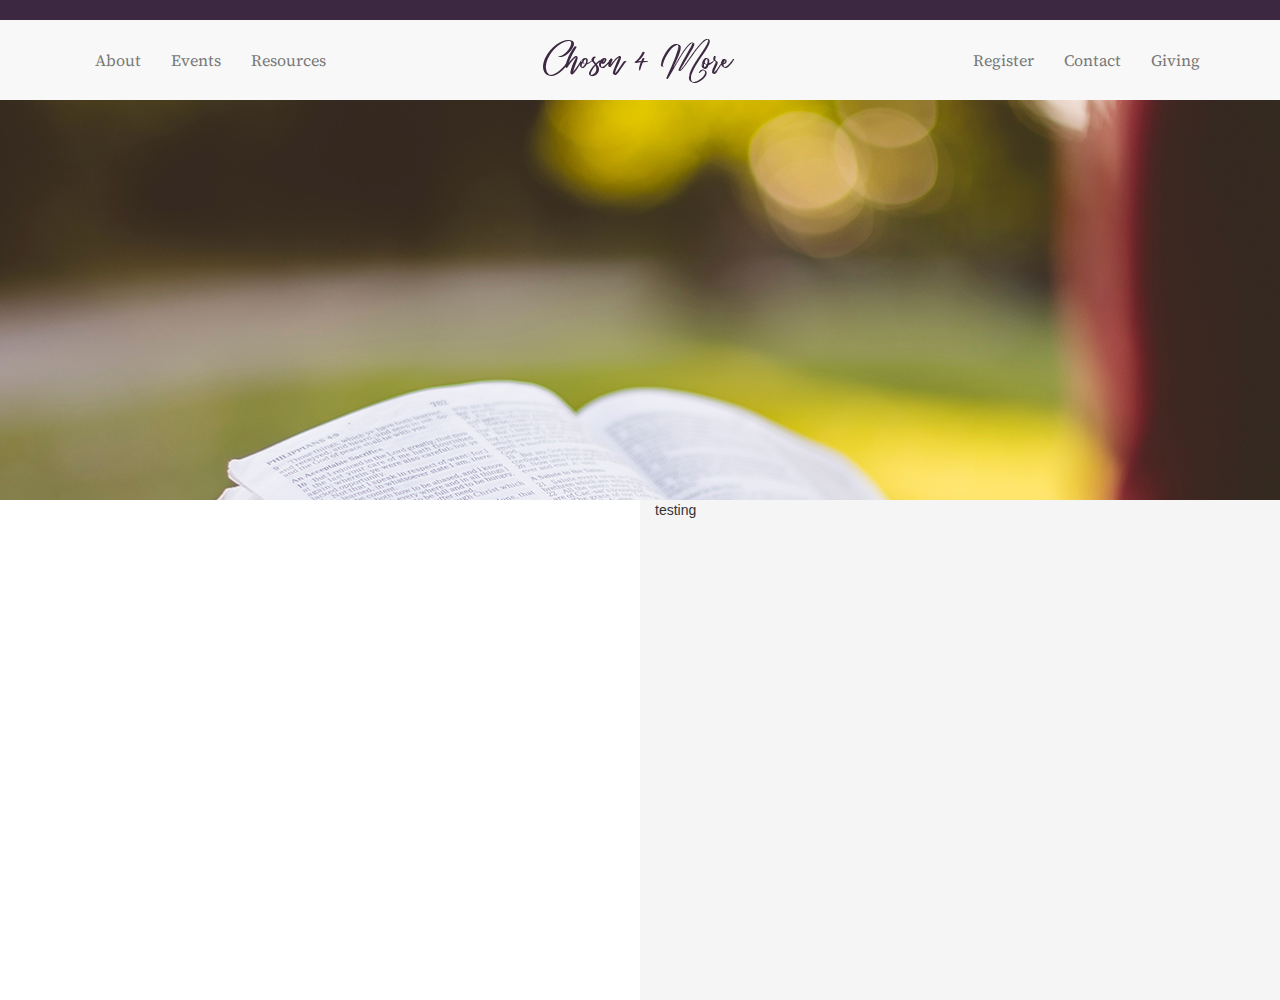
==== index.html @ 35ab48a0 "first commit" ====
<!DOCTYPE html>

<html lang="en">
  <head>
  	<meta http-equiv="Content-Type" content="text/html; charset=UTF-8">
  	<meta charset="utf-8">

  	<meta name="viewport" content="width=device-width, initial-scale=1">
  	<meta name="description" content="">
  	<meta name="author" content="">
  	<link rel="icon" href="">

  	<title>Bootstrap to WordPress</title>


  	<!-- Bootstrap core CSS -->
  	<link href="assets/css/bootstrap.min.css" rel="stylesheet">

  	<!-- Font Awesome Icons -->
  	<link href="assets/css/font-awesome/css/font-awesome.min.css" rel="stylesheet">

  	<!-- Custom CSS -->
  	<link href="assets/css/custom.css" rel="stylesheet">

  	<!-- Google Fonts -->
    <link href="https://fonts.googleapis.com/css?family=Source+Sans+Pro:400,700|Source+Serif+Pro:400,700" rel="stylesheet">

    <!-- HTML5 shiv and Respond.js IE8 support of HTML5 elements and media queries -->
  	<!--[if lt IE 9]>
  	<script src="https://oss.maxcdn.com/html5shiv/3.7.2/html5shiv.min.js"></script>
  	<script src="https://oss.maxcdn.com/respond/1.4.2/respond.min.js"></script>
  	<![endif]-->

  </head>

  <body>
    <header class="site-header" role="banner">
      <nav class="navbar navbar-default navbar-fixed-top" role="navigation">
          <!-- Brand and toggle get grouped for better mobile display -->
          <div class="navbar-header">
            <button type="button" class="navbar-toggle" data-toggle="collapse" data-target="#navbar-collapse-1">
              <span class="sr-only">Toggle navigation</span>
              <span class="icon-bar"></span>
              <span class="icon-bar"></span>
              <span class="icon-bar"></span>
            </button>

          </div>
          <a class="navbar-brand" href="#"><img src="assets/img/c4m-logo.png" /></a>
          <!-- Collect the nav links, forms, and other content for toggling -->
          <div class="collapse navbar-collapse" id="navbar-collapse-1">

            <ul class="nav navbar-nav navbar-left">
              <li><a href="/">About</a></li>
              <li><a href="/">Events</a></li>
              <li><a href="/">Resources</a></li>
            </ul>
            <ul class="nav navbar-nav navbar-right">
              <li><a href="/">Register</a></li>
              <li><a href="/">Contact</a></li>
              <li><a href="/">Giving</a></li>
            </ul>
          </div><!-- /.navbar-collapse -->
      </nav>
    </header>



    <section id="hero" data-type="background" data-speed="5">
    	<article>
    	</article>
    </section>

<!--testimonial & mission statement-->
    <section class="half-width">
      <div class="col-sm-6" id="mission">
      </div>
      <div class="col-sm-6" id="testimonial">
        <p>testing
        </p>
      </div>
    </section>



    <section>

    </section>



    <section>

    </section>



    <section>

    </section>



    <section>

    </section>



    <section>

    </section>



    <section>

    </section>



    <section>

    </section>



    <section>

    </section>



    <footer>

    </footer>

<!--bootstrap core javascript-->
    <script src="https://ajax.googleapis.com/ajax/libs/jquery/3.2.1/jquery.min.js"></script>
    <script src="assets/js/jquery-3.2.1.min.js"></script>
    <script src="assets/js/bootstrap.min.js"></script>
  </body>

</html>
---- assets/css/custom.css ----
/*======= Color Reference
 purple #3c2841


=======*/

.navbar{
  margin-bottom: 0;
  border: none;
  border-radius: 0;
  border-top: 20px solid #3c2841;
  padding: 15px 80px 15px 80px;
  }

.navbar-brand
{
    position: absolute;
    width: 100%;
    left: 0;
    top: 0;
    text-align: center;
    margin: auto;
    padding-top: 15px;
}

.navbar-toggle {
    z-index:1;
}
.nav li {
  font-family: 'Source Serif Pro', serif;
  font-size: 16px;
}


#hero {
	background: url('../img/hero-bg.png') 50% 0 repeat fixed;
	min-height: 500px;
	position: relative;
	display: table;
	width: 100%;
	padding: 40px 0;
	color: white;
	-webkit-font-smoothing: antialiased;
	text-rendering: optimizelegibility;
}

.half-width{
  height: 500px;
}


#testimonial {
  background: #f5f5f5;
  height: 500px;
}
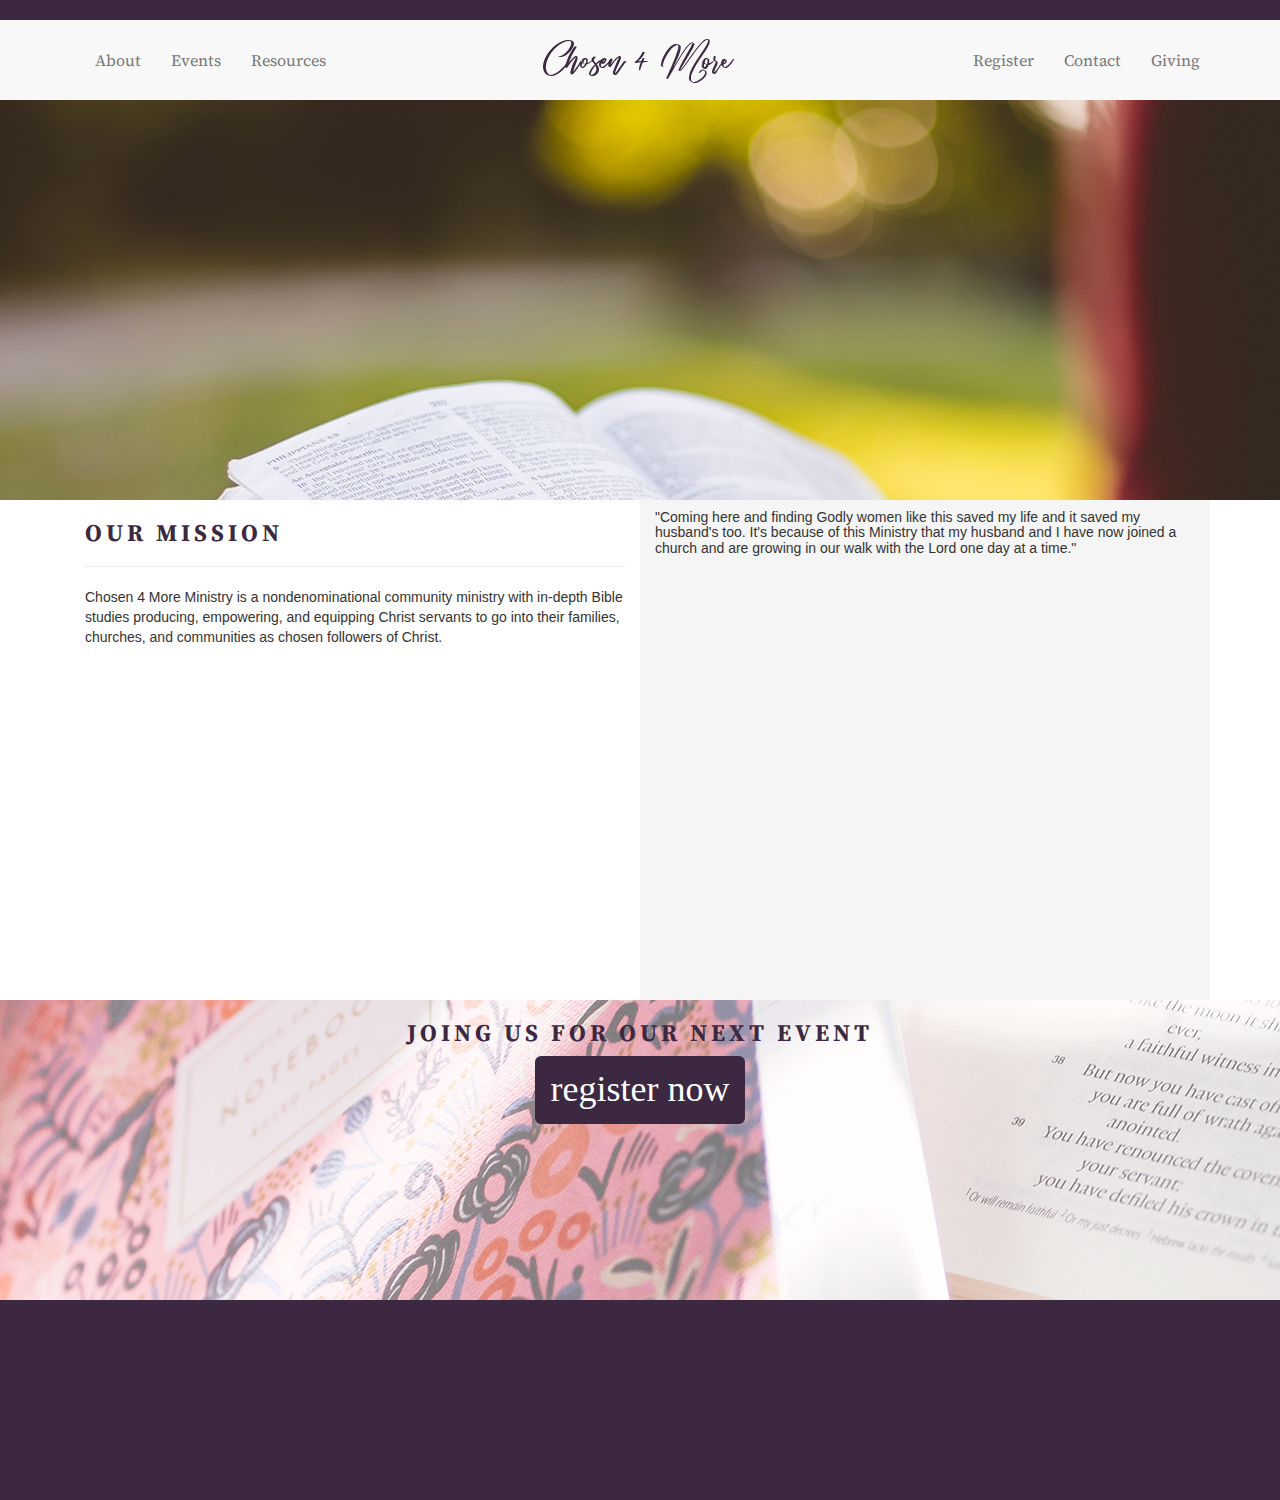
==== commit 532751ea: "added testimonial, mission, register bar" ====
--- a/index.html
+++ b/index.html
@@ -46,10 +46,10 @@
             </button>
 
           </div>
+
           <a class="navbar-brand" href="#"><img src="assets/img/c4m-logo.png" /></a>
           <!-- Collect the nav links, forms, and other content for toggling -->
-          <div class="collapse navbar-collapse" id="navbar-collapse-1">
-
+        <div class="collapse navbar-collapse" id="navbar-collapse-1">
             <ul class="nav navbar-nav navbar-left">
               <li><a href="/">About</a></li>
               <li><a href="/">Events</a></li>
@@ -73,18 +73,25 @@
 
 <!--testimonial & mission statement-->
     <section class="half-width">
-      <div class="col-sm-6" id="mission">
-      </div>
-      <div class="col-sm-6" id="testimonial">
-        <p>testing
-        </p>
+        <div class="container">
+        <div class="col-sm-6" id="mission">
+          <h3>Our Mission</h3>
+          <hr>
+          <p>Chosen 4 More Ministry is a nondenominational community ministry with in-depth Bible studies producing, empowering, and equipping Christ servants to go into their families, churches, and communities as chosen followers of Christ.</p>
+        </div>
+        <div class="col-sm-6" id="testimonial">
+          <h5>"Coming here and finding Godly women like this saved my life and it saved my husband's too. It's because of this Ministry that my husband and I have now joined a church and are growing in our walk with the Lord one day at a time."</h5>
+        </div>
       </div>
     </section>
 
 
 
-    <section>
-
+    <section class="register clearfix">
+      <div class="container">
+        <h3>Joing us for our next event</h3>
+        <button type="button" class="btn btn-primary btn-lg">Register now</button>
+      </div>
     </section>
 
 
--- a/assets/css/custom.css
+++ b/assets/css/custom.css
@@ -4,6 +4,21 @@
 
 =======*/
 
+/*GLOBAL STYLES*/
+h3 {
+  font-family: 'Source Serif Pro', serif;
+  text-transform: uppercase;
+  letter-spacing: 4px;
+  font-weight: bold;
+  color: #3c2841;
+}
+
+@font-face {
+    font-family: CursiveScript;
+    src: url(../assets/fonts/CursiveScript.ttf);
+}
+
+/*NAVIGATION STYLES*/
 .navbar{
   margin-bottom: 0;
   border: none;
@@ -30,8 +45,9 @@
   font-family: 'Source Serif Pro', serif;
   font-size: 16px;
 }
+/*END NAV STYLES*/
 
-
+/*HERO SECTION*/
 #hero {
 	background: url('../img/hero-bg.png') 50% 0 repeat fixed;
 	min-height: 500px;
@@ -53,3 +69,33 @@
   background: #f5f5f5;
   height: 500px;
 }
+
+
+
+/*REGISTER BANNER*/
+.register{
+  background: url('../img/register-bg.png');
+  height: 300px;
+  text-align: center;
+  vertical-align: middle;
+}
+
+.btn {
+  font-family: CursiveScript;
+  text-transform: lowercase;
+  font-size: 36px;
+  background: #3c2841;
+  border: none;
+}
+
+.btn:hover{
+  background: #563c5d;
+}
+
+/*END REGISTER BANNER*/
+
+/*FOOTER STYLES*/
+footer{
+  background: #3c2841;
+  height: 200px;
+}
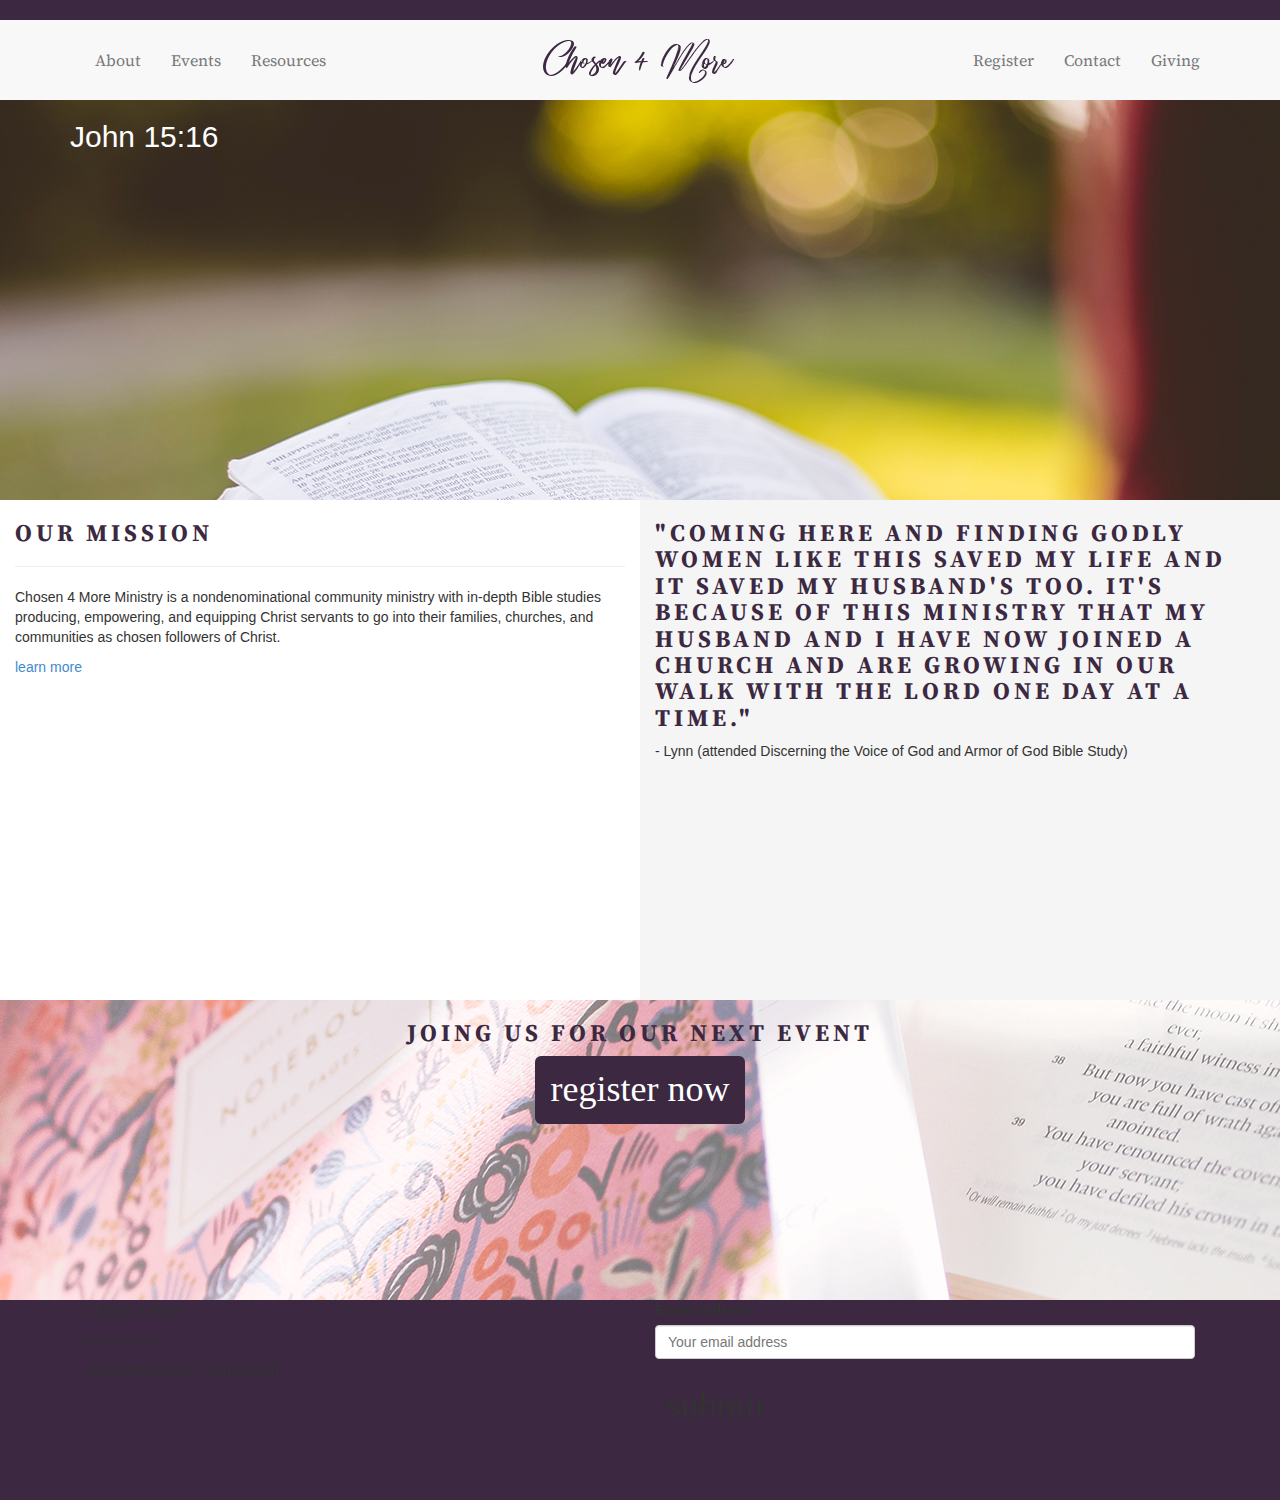
==== commit cf52c624: "mostly finished homepage" ====
--- a/index.html
+++ b/index.html
@@ -67,27 +67,30 @@
 
 
     <section id="hero" data-type="background" data-speed="5">
-    	<article>
+    	<article class="container">
+        <h1>I have chosen you and appointed you to go and bear fruit</h1>
+        <h2>John 15:16</h2>
     	</article>
     </section>
 
 <!--testimonial & mission statement-->
     <section class="half-width">
-        <div class="container">
         <div class="col-sm-6" id="mission">
           <h3>Our Mission</h3>
           <hr>
           <p>Chosen 4 More Ministry is a nondenominational community ministry with in-depth Bible studies producing, empowering, and equipping Christ servants to go into their families, churches, and communities as chosen followers of Christ.</p>
+          <a href="/">learn more</a>
         </div>
         <div class="col-sm-6" id="testimonial">
-          <h5>"Coming here and finding Godly women like this saved my life and it saved my husband's too. It's because of this Ministry that my husband and I have now joined a church and are growing in our walk with the Lord one day at a time."</h5>
+          <h3>"Coming here and finding Godly women like this saved my life and it saved my husband's too. It's because of this Ministry that my husband and I have now joined a church and are growing in our walk with the Lord one day at a time."</h3>
+          <p>- Lynn (attended Discerning the Voice of God and Armor of God Bible Study)
+          </p>
         </div>
-      </div>
     </section>
 
 
 
-    <section class="register clearfix">
+    <section class="register ">
       <div class="container">
         <h3>Joing us for our next event</h3>
         <button type="button" class="btn btn-primary btn-lg">Register now</button>
@@ -139,6 +142,22 @@
 
 
     <footer>
+      <div class="container">
+        <div class="col-sm-6">
+          <p>Chosen 4 More</p>
+          <p>xxx-xxx-xxxx</p>
+          <p>chosen4more2017@gmail.com</p>
+        </div>
+        <div class="col-sm-6">
+          <form>
+            <div class="form-group">
+              <label for="emailSignUp">Email address</label>
+              <input type="email" class="form-control" id="emailSignUp" placeholder="Your email address">
+            </div>
+            <button type="submit" class="btn btn-secondary">Submit</button>
+          </form>
+        </div>
+      </div>
 
     </footer>
 
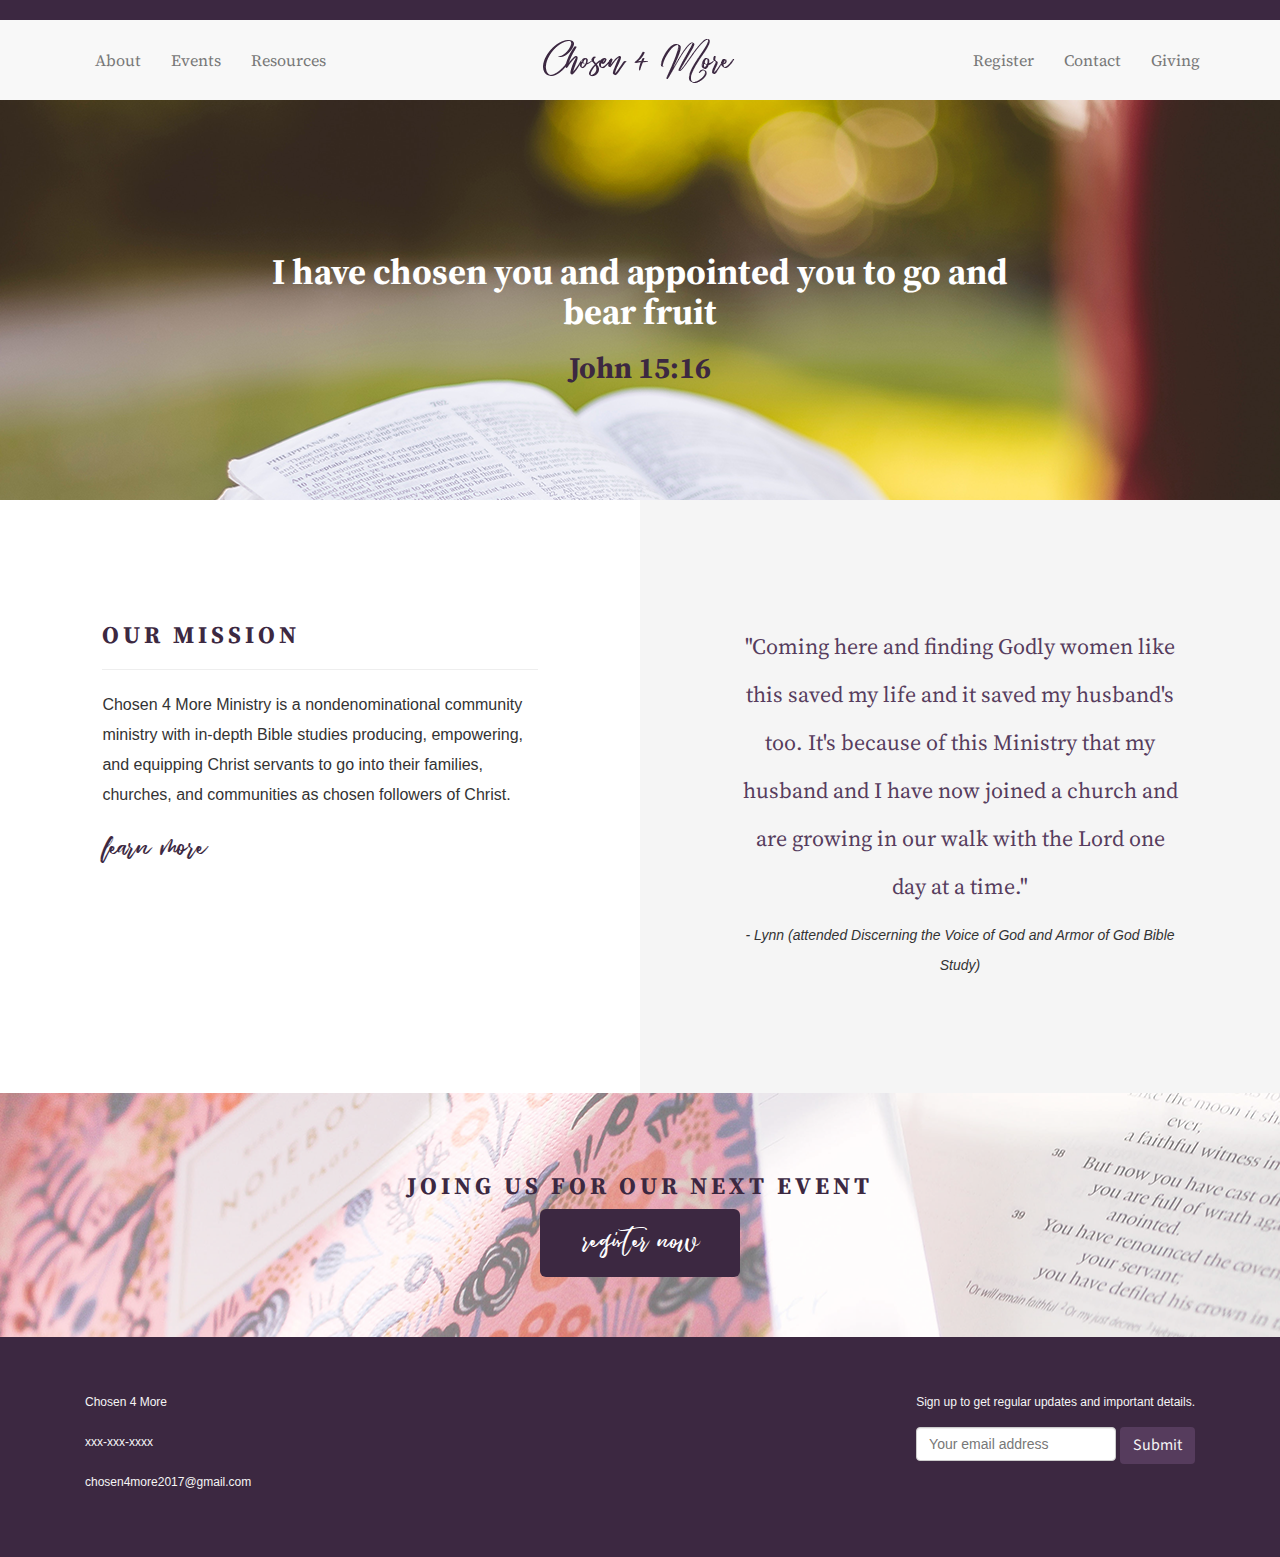
==== commit 4e07ff5c: "complete home and about pages" ====
--- a/index.html
+++ b/index.html
@@ -23,8 +23,7 @@
   	<link href="assets/css/custom.css" rel="stylesheet">
 
   	<!-- Google Fonts -->
-    <link href="https://fonts.googleapis.com/css?family=Source+Sans+Pro:400,700|Source+Serif+Pro:400,700" rel="stylesheet">
-
+    <link href="https://fonts.googleapis.com/css?family=Source+Sans+Pro:300,400,700|Source+Serif+Pro:400,700" rel="stylesheet">
     <!-- HTML5 shiv and Respond.js IE8 support of HTML5 elements and media queries -->
   	<!--[if lt IE 9]>
   	<script src="https://oss.maxcdn.com/html5shiv/3.7.2/html5shiv.min.js"></script>
@@ -37,35 +36,34 @@
     <header class="site-header" role="banner">
       <nav class="navbar navbar-default navbar-fixed-top" role="navigation">
           <!-- Brand and toggle get grouped for better mobile display -->
-          <div class="navbar-header">
-            <button type="button" class="navbar-toggle" data-toggle="collapse" data-target="#navbar-collapse-1">
-              <span class="sr-only">Toggle navigation</span>
-              <span class="icon-bar"></span>
-              <span class="icon-bar"></span>
-              <span class="icon-bar"></span>
-            </button>
+        <div class="navbar-header">
+          <button type="button" class="navbar-toggle" data-toggle="collapse" data-target="#navbar-collapse-1">
+            <span class="sr-only">Toggle navigation</span>
+            <span class="icon-bar"></span>
+            <span class="icon-bar"></span>
+            <span class="icon-bar"></span>
+          </button>
 
-          </div>
+        </div>
 
-          <a class="navbar-brand" href="#"><img src="assets/img/c4m-logo.png" /></a>
-          <!-- Collect the nav links, forms, and other content for toggling -->
+        <a class="navbar-brand" href="index.html"><img src="assets/img/c4m-logo.png" /></a>
+        <!-- Collect the nav links, forms, and other content for toggling -->
         <div class="collapse navbar-collapse" id="navbar-collapse-1">
-            <ul class="nav navbar-nav navbar-left">
-              <li><a href="/">About</a></li>
-              <li><a href="/">Events</a></li>
-              <li><a href="/">Resources</a></li>
-            </ul>
-            <ul class="nav navbar-nav navbar-right">
-              <li><a href="/">Register</a></li>
-              <li><a href="/">Contact</a></li>
-              <li><a href="/">Giving</a></li>
-            </ul>
-          </div><!-- /.navbar-collapse -->
+          <ul class="nav navbar-nav navbar-left">
+            <li><a href="about.html">About</a></li>
+            <li><a href="#">Events</a></li>
+            <li><a href="#">Resources</a></li>
+          </ul>
+          <ul class="nav navbar-nav navbar-right">
+            <li><a href="#">Register</a></li>
+            <li><a href="#">Contact</a></li>
+            <li><a href="#">Giving</a></li>
+          </ul>
+        </div><!-- /.navbar-collapse -->
       </nav>
     </header>
 
-
-
+<!--hero section-->
     <section id="hero" data-type="background" data-speed="5">
     	<article class="container">
         <h1>I have chosen you and appointed you to go and bear fruit</h1>
@@ -88,67 +86,26 @@
         </div>
     </section>
 
-
-
-    <section class="register ">
+<!--register banner-->
+    <section class="register">
       <div class="container">
         <h3>Joing us for our next event</h3>
-        <button type="button" class="btn btn-primary btn-lg">Register now</button>
+        <a href="register.html"><button type="button" class="btn btn-primary btn-lg">Register now</button></a>
       </div>
     </section>
 
 
 
-    <section>
-
-    </section>
-
-
-
-    <section>
-
-    </section>
-
-
-
-    <section>
-
-    </section>
-
-
-
-    <section>
-
-    </section>
-
-
-
-    <section>
-
-    </section>
-
-
-
-    <section>
-
-    </section>
-
-
-
-    <section>
-
-    </section>
-
-
-
+    <!--footer section-->
     <footer>
       <div class="container">
-        <div class="col-sm-6">
+        <div class="col-sm-6" id="footer-contact">
           <p>Chosen 4 More</p>
           <p>xxx-xxx-xxxx</p>
           <p>chosen4more2017@gmail.com</p>
         </div>
-        <div class="col-sm-6">
+        <div class="col-sm-6" id="footer-signup">
+          <p>Sign up to get regular updates and important details.</p>
           <form>
             <div class="form-group">
               <label for="emailSignUp">Email address</label>
@@ -158,8 +115,8 @@
           </form>
         </div>
       </div>
+    </footer>
 
-    </footer>
 
 <!--bootstrap core javascript-->
     <script src="https://ajax.googleapis.com/ajax/libs/jquery/3.2.1/jquery.min.js"></script>
--- a/assets/css/custom.css
+++ b/assets/css/custom.css
@@ -1,10 +1,16 @@
 /*======= Color Reference
  purple #3c2841
+ hover purple #563c5d
 
 
 =======*/
 
-/*GLOBAL STYLES*/
+/*=========GLOBAL STYLES=========*/
+@font-face {
+    font-family: CursiveScript;
+    src: url(../fonts/CursiveScript.ttf);
+}
+
 h3 {
   font-family: 'Source Serif Pro', serif;
   text-transform: uppercase;
@@ -13,12 +19,14 @@
   color: #3c2841;
 }
 
-@font-face {
-    font-family: CursiveScript;
-    src: url(../assets/fonts/CursiveScript.ttf);
-}
-
-/*NAVIGATION STYLES*/
+
+p {
+  font-size: 16px;
+  line-height: 30px;
+}
+
+
+/*=========NAVIGATION STYLES=========*/
 .navbar{
   margin-bottom: 0;
   border: none;
@@ -45,9 +53,15 @@
   font-family: 'Source Serif Pro', serif;
   font-size: 16px;
 }
+
+nav li a{
+  text-align: center;
+}
+
+
 /*END NAV STYLES*/
 
-/*HERO SECTION*/
+/*=========Homepage HERO SECTION=========*/
 #hero {
 	background: url('../img/hero-bg.png') 50% 0 repeat fixed;
 	min-height: 500px;
@@ -60,42 +74,259 @@
 	text-rendering: optimizelegibility;
 }
 
+#hero article{
+  margin: auto;
+  padding: 15% 15% 5% 15%;
+  text-align: center;
+  overflow: visible;
+}
+
+#hero article h1, h2{
+  font-weight: bold;
+  font-family: 'Source Serif Pro', sans-serif;
+}
+
+#hero article h2{
+  color: #3c2841;
+}
+/*END HERO STYLES*/
+
+
+/*=========ABOUT HERO SECTION=========*/
+
+#about-hero {
+	background: url('../img/hero-about.png') 50% 0 repeat fixed;
+	position: relative;
+	display: table;
+	width: 100%;
+	color: white;
+	-webkit-font-smoothing: antialiased;
+	text-rendering: optimizelegibility;
+}
+
+#about-hero article{
+  background: rgba(245, 245, 245, 0.5);
+  margin-top: 10%;
+  margin-bottom: 2%;
+  padding: 25px;
+  text-align: center;
+  width: 50%;
+}
+
+#about-hero article h1{
+  font-weight: bold;
+  font-family: 'Source Serif Pro', sans-serif;
+  color: #3c2841;
+}
+
+#about-hero p{
+  color: #3c2841;
+}
+
+
+/*=========MISSION & TESTIMONIAL STYLES=========*/
+
 .half-width{
-  height: 500px;
-}
-
-
-#testimonial {
+  min-height: 500px;
+  overflow: hidden;
+
+}
+.half-width #testimonial {
   background: #f5f5f5;
-  height: 500px;
-}
-
-
-
-/*REGISTER BANNER*/
+  margin: auto;
+  padding: 8%;
+  min-height: 500px;
+  text-align: center;
+}
+
+
+#testimonial h3{
+  font-family: 'Source Serif Pro', serif;
+  font-size: 22px;
+  font-weight: normal;
+  text-transform: none;
+  letter-spacing: normal;
+  line-height: 48px;
+  color: #563c5d;
+}
+
+#testimonial p{
+  font-size: 14px;
+  font-style: italic;
+}
+
+.half-width #mission {
+  margin: auto;
+  padding: 8%;
+  max-height: 500px;
+}
+
+#mission a {
+  font-family: CursiveScript, cursive;
+  color: #3c2841;
+  font-size: 40px;
+  text-decoration: none;
+}
+
+#mission a:hover{
+  color: #563c5d;
+}
+/*END MISSION & TESTIMONIAL STYLES*/
+
+
+/*=========ABOUT US SECTION=========*/
+
+#about-us{
+  height: auto;
+  overflow: hidden;
+  background: white;
+
+}
+
+#about-us, #beliefs .about-content{
+  padding: 5%;
+  margin-bottom: 2%;
+}
+
+#about-callout{
+  background: #3c2841;
+  height: auto;
+  margin-top: 8%;
+}
+
+#about-callout p{
+  color: white;
+  text-align: center;
+  padding: 20px;
+  font-size: 20px;
+  font-weight: 300;
+
+}
+
+img#founders{
+  width: 100%;
+  border-radius: 1%;
+  padding-top: 25px;
+}
+
+/*=========BELIEFS SECTION=========*/
+
+#beliefs{
+  min-height: 500px;
+  overflow: hidden;
+  background: #f5f5f5;
+}
+
+#beliefs ul{
+  padding: 0 5% 0 5%;
+  width: 90%;
+}
+
+#beliefs ul li{
+  padding-bottom: 25px;
+  font-size: 16px;
+}
+
+/*=========REGISTER BANNER=========*/
 .register{
   background: url('../img/register-bg.png');
-  height: 300px;
-  text-align: center;
-  vertical-align: middle;
-}
-
-.btn {
+  max-height: 300px;
+  text-align: center;
+  margin: auto;
+  padding: 60px 30px 60px 30px;
+}
+
+.register .btn {
   font-family: CursiveScript;
   text-transform: lowercase;
   font-size: 36px;
   background: #3c2841;
   border: none;
-}
-
-.btn:hover{
+  width: 200px;
+  font-weight: normal;
+}
+
+.register .btn:hover{
   background: #563c5d;
 }
 
+
 /*END REGISTER BANNER*/
 
-/*FOOTER STYLES*/
+
+/*=========FOOTER STYLES=========*/
 footer{
   background: #3c2841;
-  height: 200px;
-}
+  min-height: 200px;
+  color: #f5f5f5;
+  margin: auto;
+  padding: 50px 0 50px 0;
+  text-align: left;
+}
+footer p{
+  font-size: 12px;
+}
+
+footer .form-group{
+  width: 200px;
+  display: inline-block;
+  font-size: 16px;
+}
+footer .btn {
+  background: #563c5d;
+  font-family: 'Source Sans Pro', sans-serif;
+  font-size: 16px;
+  height: auto;
+
+}
+
+footer form label{
+  display: none;
+}
+
+footer form {
+
+}
+
+footer #footer-signup{
+  text-align: right;
+}
+
+
+
+
+/*=========MEDIA QUERIES==========*/
+
+@media only screen and (max-width: 500px) {
+
+  .navbar-brand{
+    text-align: left;
+
+  }
+
+  .navbar-toggle{
+    margin-right: -25px;
+  }
+
+
+
+  #hero article{
+    padding-top: 35%;
+  }
+
+  #about-hero article{
+    background: rgba(245, 245, 245, 0.5);
+    margin-top: 30%;
+    margin-bottom: 5%;
+    padding: 25px 25px 15px 25px;
+    text-align: center;
+    width: 90%;
+  }
+
+  footer #footer-signup, #footer-contact{
+    text-align: center;
+  }
+
+  footer #footer-contact{
+    margin-bottom: 25px;
+  }
